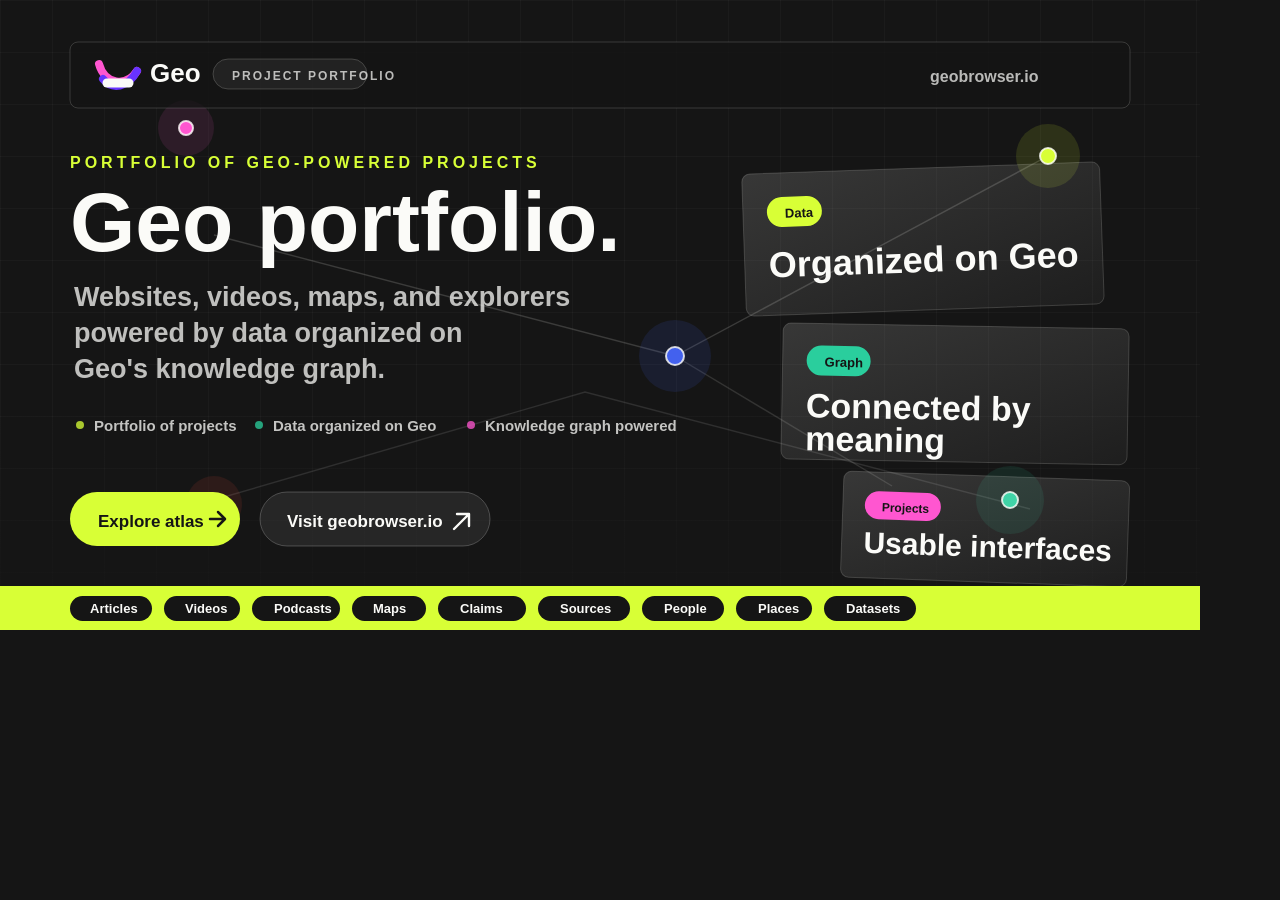
==== assets/og-render.html @ bdf1a3f6 "Add social sharing image" ====
<!doctype html>
<html lang="en">
  <head>
    <meta charset="utf-8" />
    <meta name="viewport" content="width=1200, initial-scale=1" />
    <meta name="robots" content="noindex" />
    <title>Geo Portfolio OG Render</title>
    <style>
      html,
      body {
        width: 1200px;
        height: 630px;
        margin: 0;
        overflow: hidden;
        background: #151515;
      }

      img {
        display: block;
        width: 1200px;
        height: 630px;
      }
    </style>
  </head>
  <body>
    <img src="./og-image.svg" alt="" width="1200" height="630" />
  </body>
</html>
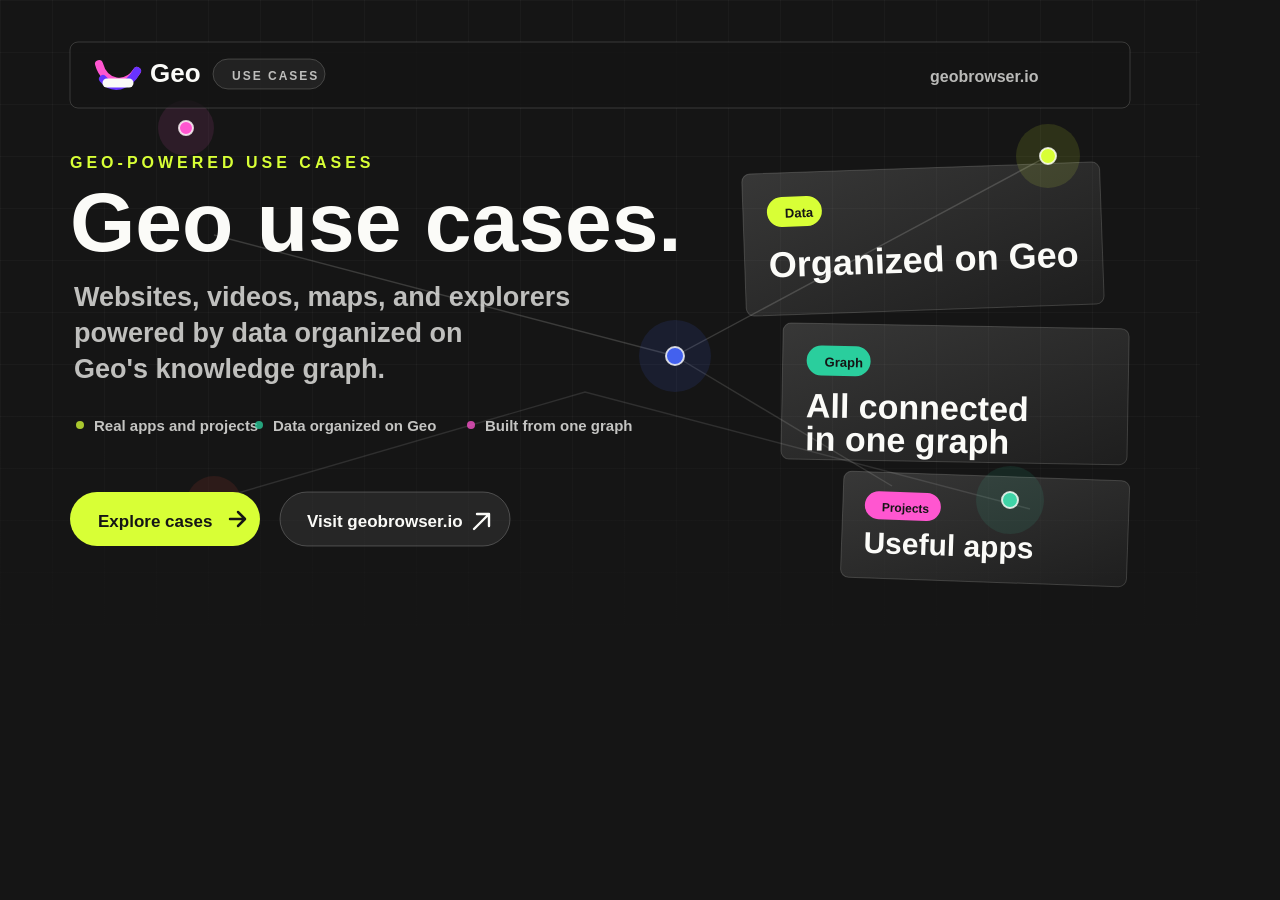
==== commit b36887b8: "Refresh graphgeo use case copy" ====
--- a/assets/og-render.html
+++ b/assets/og-render.html
@@ -4,7 +4,7 @@
     <meta charset="utf-8" />
     <meta name="viewport" content="width=1200, initial-scale=1" />
     <meta name="robots" content="noindex" />
-    <title>Geo Portfolio OG Render</title>
+    <title>Geo Use Cases OG Render</title>
     <style>
       html,
       body {
